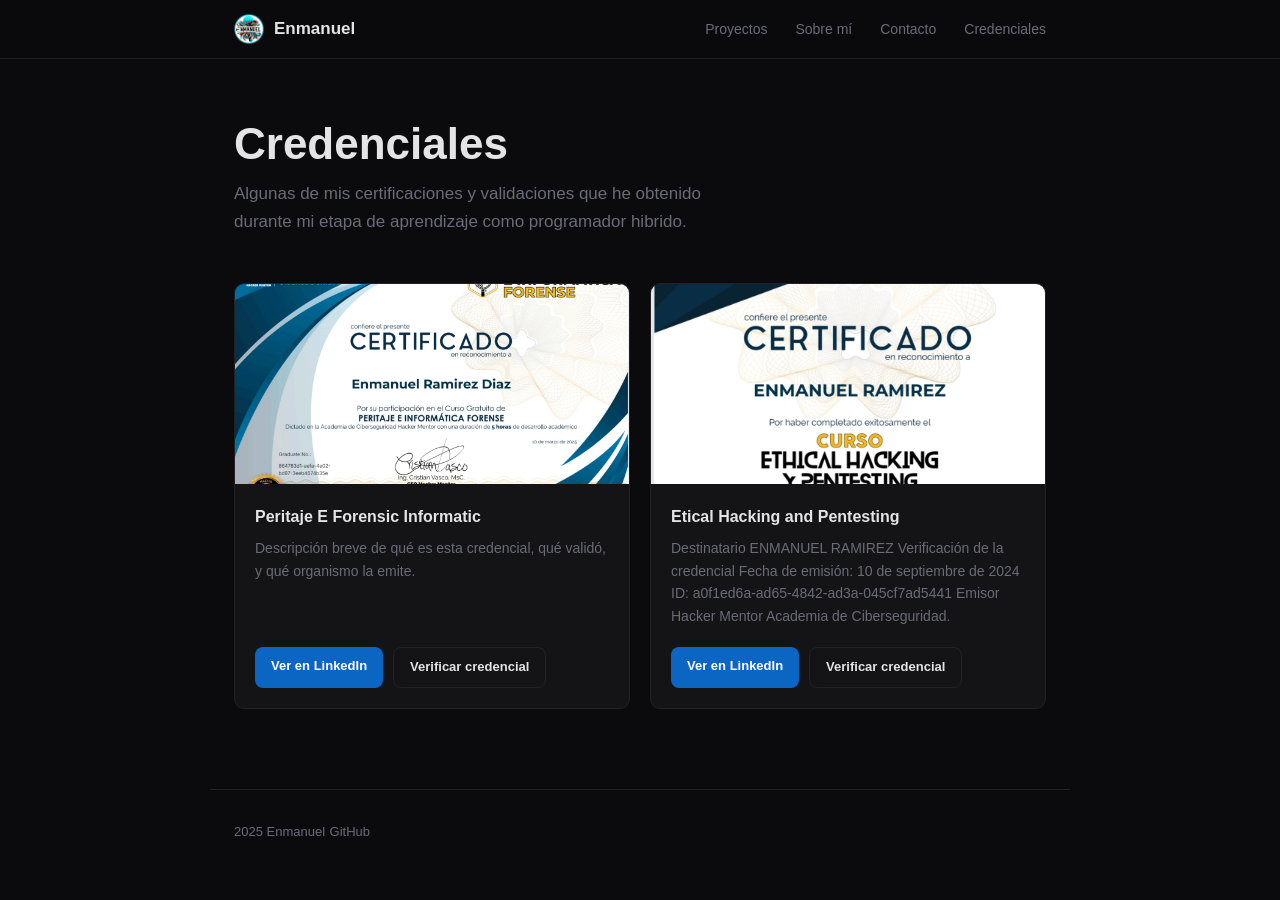
==== credenciales.html @ b5def12e "Fix formatting of credential recipient name" ====
<!DOCTYPE html>
<html lang="es">
<head>
  <meta charset="UTF-8">
  <meta name="viewport" content="width=device-width, initial-scale=1.0">
  <title>Credenciales — Enmanuel</title>
  <meta name="description" content="Credenciales y certificaciones de Enmanuel.">
  <link rel="icon" href="images/logo.jpg" type="image/svg+xml">

  <!-- BASE -->
  <link rel="stylesheet" href="css/base.css">

  <!-- SECCIONES que esta página usa -->
  <link rel="stylesheet" href="css/header.css">
  <link rel="stylesheet" href="css/credenciales.css">
  <link rel="stylesheet" href="css/footer.css">
</head>
<body>


<!-- ==============================================
     SECCIÓN: HEADER (misma de inicio)
     ============================================== -->
<header class="header">
  <div class="header__inside">
    <a href="./index.html" class="header__logo">
      <img src="images/logo.jpg" alt="Logo Enmanuel" class="header__logo-img">
      <span>Enmanuel</span>
    </a>
    <nav class="header__nav" id="nav">
      <a href="index.html#proyectos">Proyectos</a>
      <a href="index.html#sobre-mi">Sobre mí</a>
      <a href="index.html#contacto">Contacto</a>
      <a href="credenciales.html">Credenciales</a>
    </nav>
    <button class="header__toggle" onclick="document.getElementById('nav').classList.toggle('header__nav--open')" aria-label="Abrir menú">
      <span></span><span></span><span></span>
    </button>
  </div>
</header>
<!-- FIN HEADER -->


<!-- ==============================================
     SECCIÓN: CREDENCIALES
     CSS propio: css/credenciales.css
     Para ELIMINAR: borra desde aquí hasta "FIN CREDENCIALES"
     y quita <link rel="stylesheet" href="css/credenciales.css">
     ============================================== -->
<section class="creds">
  <div class="creds__inside">
    <h1 class="creds__title">Credenciales</h1>
    <p class="creds__subtitle">Algunas de mis certificaciones y validaciones que he obtenido durante mi etapa de aprendizaje como programador hibrido.</p>

    <div class="creds__grid">

      <!-- Credencial 1 — copia este bloque para agregar más -->
      <article class="cred">
        <img src="images/Peritaje_E_Forensic_Informatic.jpg" alt="Credencial 1" class="cred__img">
        <div class="cred__body">
          <h3 class="cred__name">Peritaje E Forensic Informatic</h3>
          <p class="cred__desc">Descripción breve de qué es esta credencial, qué validó, y qué organismo la emite.</p>
          <div class="cred__buttons">
            <a href="https://www.linkedin.com/in/enmanuel-ramirez-0a24451b4/details/certifications/" target="_blank" class="cred__btn cred__btn--linkedin">
              Ver en LinkedIn
            </a>
            <a href="https://credsverse.com/credentials/864783d1-aefa-4e02-bd97-3eeb4674b35e" target="_blank" class="cred__btn cred__btn--verify">
              Verificar credencial
            </a>
          </div>
        </div>
      </article>
      <!-- Fin credencial 1 -->

      <!-- Credencial 2  Copia el bloque article class="cred" para agregar cuantas credenciales quieras   -->
      <article class="cred">
        <img src="images/Etical_Hacking_and_Pentesting.jpg" alt="Credencial 2" class="cred__img">
        <div class="cred__body">
          <h3 class="cred__name">Etical Hacking and Pentesting</h3>
          <p class="cred__desc">Destinatario
                         ENMANUEL RAMIREZ

Verificación de la credencial
Fecha de emisión: 10 de septiembre de 2024

ID: a0f1ed6a-ad65-4842-ad3a-045cf7ad5441

Emisor
Hacker Mentor
Academia de Ciberseguridad.</p>
          <div class="cred__buttons">
            <a href="https://www.linkedin.com/in/enmanuel-ramirez-0a24451b4/details/certifications/" target="_blank" class="cred__btn cred__btn--linkedin">
              Ver en LinkedIn
            </a>
            <a href="https://credsverse.com/credentials/a0f1ed6a-ad65-4842-ad3a-045cf7ad5441" target="_blank" class="cred__btn cred__btn--verify">
              Verificar credencial
            </a>
          </div>
        </div>
      </article>
      <!-- Fin credencial 2 -->

    </div>
  </div>
</section>
<!-- FIN CREDENCIALES -->


<!-- ==============================================
     SECCIÓN: FOOTER
     ============================================== -->
<footer class="footer">
  <div class="footer__inside">
    <span class="footer__copy">2025 Enmanuel</span>
    <a href="https://github.com/ENMANUEL0539" target="_blank" class="footer__link">GitHub</a>
  </div>
</footer>
<!-- FIN FOOTER -->

</body>
</html>
---- css/base.css ----
/* === RESET — no quitar === */
*, *::before, *::after {
  box-sizing: border-box;
  margin: 0;
  padding: 0;
}

html {
  scroll-behavior: smooth;
  scroll-padding-top: 70px;
}

body {
  font-family: -apple-system, BlinkMacSystemFont, 'Segoe UI', Helvetica, Arial, sans-serif;
  background: #0b0b0d;
  color: #e4e4e7;
  line-height: 1.6;
  -webkit-font-smoothing: antialiased;
}

a {
  color: #c98a5e;
  text-decoration: none;
}
a:hover {
  text-decoration: underline;
}

img {
  max-width: 100%;
  display: block;
}

code {
  background: #1c1c20;
  padding: 2px 6px;
  border-radius: 4px;
  font-size: 0.9em;
}
---- css/header.css ----
/* === HEADER — solo estilos del header === */
/* === HEADER === */
.header {
  position: fixed;
  top: 0;
  left: 0;
  right: 0;
  z-index: 100;
  background: rgba(11, 11, 13, 0.85);
  backdrop-filter: blur(12px);
  -webkit-backdrop-filter: blur(12px);
  border-bottom: 1px solid #222226;
}

.header__inside {
  max-width: 860px;
  margin: 0 auto;
  padding: 0 24px;
  height: 58px;
  display: flex;
  align-items: center;
  justify-content: space-between;
}

/* Logo con imagen + texto */
.header__logo {
  display: flex;
  align-items: center;
  gap: 10px;
  font-weight: 700;
  font-size: 17px;
  color: #e4e4e7;
  text-decoration: none;
}
.header__logo:hover {
  text-decoration: none;
}

.header__logo-img {
  width: 30px;
  height: 30px;
  object-fit: contain;
  border-radius: 4px;
}

.header__nav {
  display: flex;
  gap: 28px;
}

.header__nav a {
  font-size: 14px;
  color: #6b6b78;
  transition: color 0.2s;
}
.header__nav a:hover {
  color: #e4e4e7;
  text-decoration: none;
}




/* botón hamburguesa — oculto en desktop */
.header__toggle {
  display: none;
  flex-direction: column;
  gap: 5px;
  background: none;
  border: none;
  cursor: pointer;
  padding: 4px;
}
.header__toggle span {
  display: block;
  width: 22px;
  height: 2px;
  background: #e4e4e7;
  border-radius: 2px;
}

/* móvil */
@media (max-width: 600px) {
  .header__nav {
    display: none;
    position: absolute;
    top: 58px;
    left: 0;
    right: 0;
    background: rgba(11, 11, 13, 0.95);
    backdrop-filter: blur(12px);
    flex-direction: column;
    padding: 20px 24px;
    gap: 16px;
    border-bottom: 1px solid #222226;
  }
  .header__nav--open {
    display: flex;
  }
  .header__toggle {
    display: flex;
  }
}
---- css/credenciales.css ----
/* === CREDENCIALES — solo estilos de esta página === */
.creds {
  padding: 120px 24px 80px;
  max-width: 860px;
  margin: 0 auto;
}

.creds__title {
  font-size: clamp(28px, 5vw, 44px);
  font-weight: 800;
  line-height: 1.1;
  margin-bottom: 12px;
}

.creds__subtitle {
  color: #6b6b78;
  font-size: 17px;
  margin-bottom: 48px;
  max-width: 480px;
}

.creds__grid {
  display: grid;
  grid-template-columns: 1fr;
  gap: 20px;
}
@media (min-width: 600px) {
  .creds__grid {
    grid-template-columns: 1fr 1fr;
  }
}

/* === Cada tarjeta de credencial === */
.cred {
  background: #141416;
  border: 1px solid #222226;
  border-radius: 10px;
  overflow: hidden;
  display: flex;
  flex-direction: column;
  transition: border-color 0.2s;
}
.cred:hover {
  border-color: #c98a5e;
}

/* Imagen de la credencial */
.cred__img {
  width: 100%;
  height: 200px;
  object-fit: cover;
  display: block;
  background: #1c1c20;
}

.cred__body {
  padding: 20px;
  display: flex;
  flex-direction: column;
  flex: 1;
}

.cred__name {
  font-size: 16px;
  font-weight: 600;
  margin-bottom: 8px;
}

.cred__desc {
  font-size: 14px;
  color: #6b6b78;
  line-height: 1.6;
  margin-bottom: 20px;
  flex: 1;
}

/* Botones de la credencial */
.cred__buttons {
  display: flex;
  gap: 10px;
  flex-wrap: wrap;
}

.cred__btn {
  display: inline-block;
  padding: 9px 16px;
  border-radius: 8px;
  font-size: 13px;
  font-weight: 600;
  transition: opacity 0.2s, border-color 0.2s;
  text-align: center;
}
.cred__btn:hover {
  text-decoration: none;
  opacity: 0.85;
}

/* Botón LinkedIn */
.cred__btn--linkedin {
  background: #0a66c2;
  color: #fff;
}

/* Botón Verificar */
.cred__btn--verify {
  border: 1px solid #222226;
  color: #e4e4e7;
}
.cred__btn--verify:hover {
  border-color: #c98a5e;
  color: #c98a5e;
  opacity: 1;
}

@media (max-width: 400px) {
  .cred__buttons {
    flex-direction: column;
  }
  .cred__btn {
    text-align: center;
  }
}
---- css/footer.css ----
/* === FOOTER — solo estilos del footer === */
.footer {
  padding: 28px 24px;
  max-width: 860px;
  margin: 0 auto;
  border-top: 1px solid #222226;
  display: flex;
  justify-content: space-between;
  align-items: center;
}

.footer__copy {
  font-size: 13px;
  color: #6b6b78;
}

.footer__link {
  font-size: 13px;
  color: #6b6b78;
}
.footer__link:hover {
  color: #c98a5e;
}
---- css/credenciales.css ----
/* === CREDENCIALES — solo estilos de esta página === */
.creds {
  padding: 120px 24px 80px;
  max-width: 860px;
  margin: 0 auto;
}

.creds__title {
  font-size: clamp(28px, 5vw, 44px);
  font-weight: 800;
  line-height: 1.1;
  margin-bottom: 12px;
}

.creds__subtitle {
  color: #6b6b78;
  font-size: 17px;
  margin-bottom: 48px;
  max-width: 480px;
}

.creds__grid {
  display: grid;
  grid-template-columns: 1fr;
  gap: 20px;
}
@media (min-width: 600px) {
  .creds__grid {
    grid-template-columns: 1fr 1fr;
  }
}

/* === Cada tarjeta de credencial === */
.cred {
  background: #141416;
  border: 1px solid #222226;
  border-radius: 10px;
  overflow: hidden;
  display: flex;
  flex-direction: column;
  transition: border-color 0.2s;
}
.cred:hover {
  border-color: #c98a5e;
}

/* Imagen de la credencial */
.cred__img {
  width: 100%;
  height: 200px;
  object-fit: cover;
  display: block;
  background: #1c1c20;
}

.cred__body {
  padding: 20px;
  display: flex;
  flex-direction: column;
  flex: 1;
}

.cred__name {
  font-size: 16px;
  font-weight: 600;
  margin-bottom: 8px;
}

.cred__desc {
  font-size: 14px;
  color: #6b6b78;
  line-height: 1.6;
  margin-bottom: 20px;
  flex: 1;
}

/* Botones de la credencial */
.cred__buttons {
  display: flex;
  gap: 10px;
  flex-wrap: wrap;
}

.cred__btn {
  display: inline-block;
  padding: 9px 16px;
  border-radius: 8px;
  font-size: 13px;
  font-weight: 600;
  transition: opacity 0.2s, border-color 0.2s;
  text-align: center;
}
.cred__btn:hover {
  text-decoration: none;
  opacity: 0.85;
}

/* Botón LinkedIn */
.cred__btn--linkedin {
  background: #0a66c2;
  color: #fff;
}

/* Botón Verificar */
.cred__btn--verify {
  border: 1px solid #222226;
  color: #e4e4e7;
}
.cred__btn--verify:hover {
  border-color: #c98a5e;
  color: #c98a5e;
  opacity: 1;
}

@media (max-width: 400px) {
  .cred__buttons {
    flex-direction: column;
  }
  .cred__btn {
    text-align: center;
  }
}
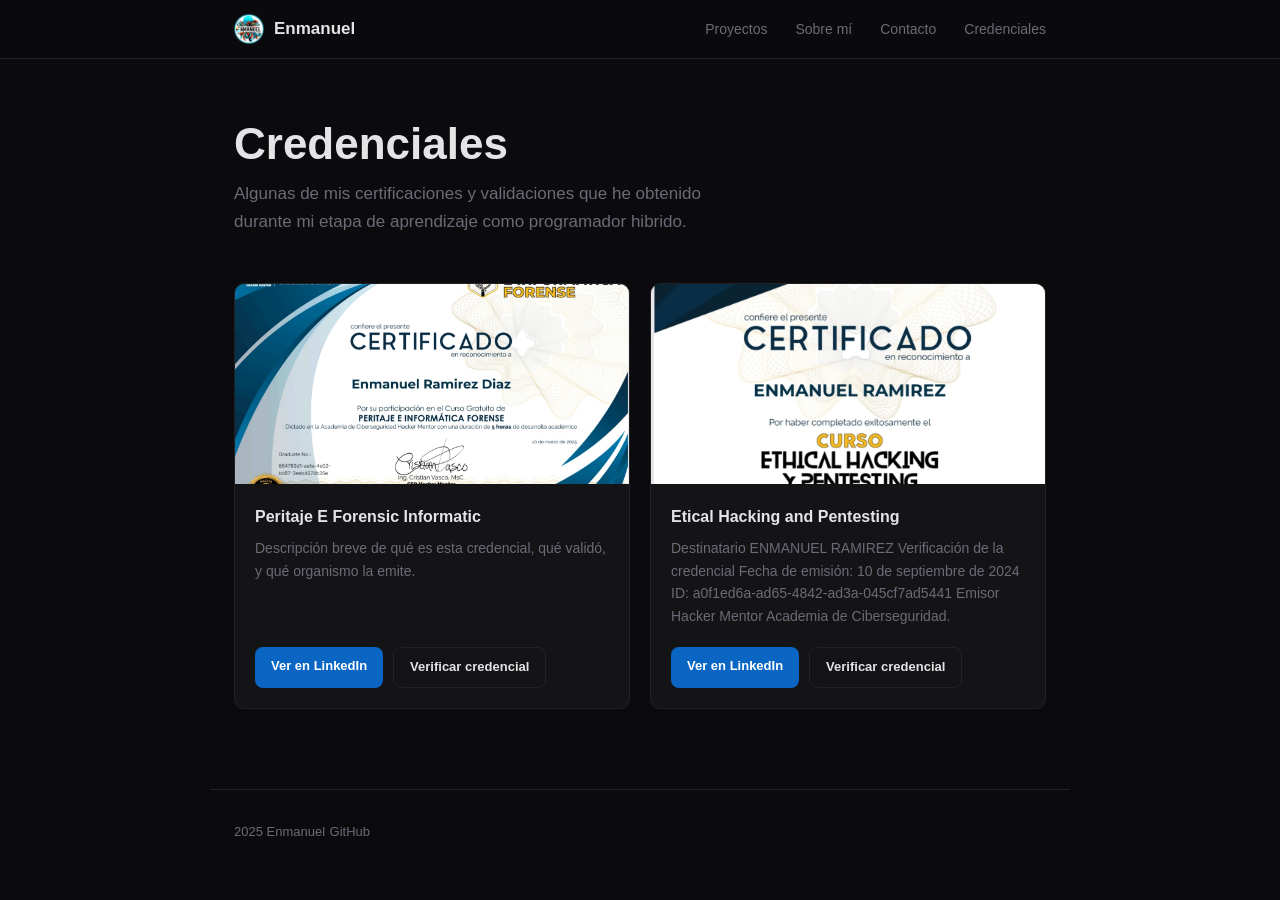
==== commit 3c1e4238: "Add placeholder for additional credential section" ====
--- a/credenciales.html
+++ b/credenciales.html
@@ -72,6 +72,12 @@
       </article>
       <!-- Fin credencial 1 -->
 
+
+
+
+
+      
+
       <!-- Credencial 2  Copia el bloque article class="cred" para agregar cuantas credenciales quieras   -->
       <article class="cred">
         <img src="images/Etical_Hacking_and_Pentesting.jpg" alt="Credencial 2" class="cred__img">
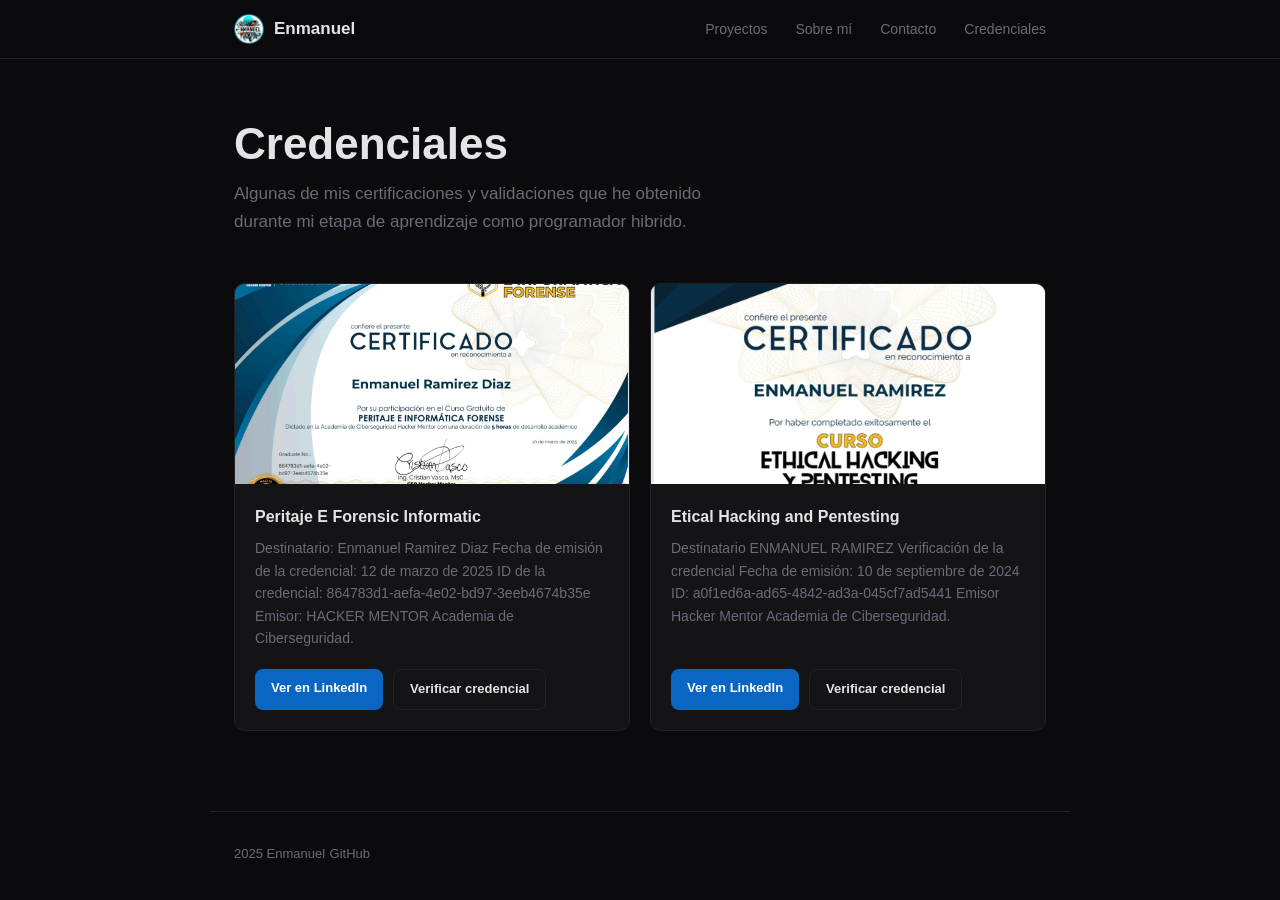
==== commit 31ee93b0: "Update credenciales.html" ====
--- a/credenciales.html
+++ b/credenciales.html
@@ -59,7 +59,10 @@
         <img src="images/Peritaje_E_Forensic_Informatic.jpg" alt="Credencial 1" class="cred__img">
         <div class="cred__body">
           <h3 class="cred__name">Peritaje E Forensic Informatic</h3>
-          <p class="cred__desc">Descripción breve de qué es esta credencial, qué validó, y qué organismo la emite.</p>
+          <p class="cred__desc">Destinatario: Enmanuel Ramirez Diaz                    
+Fecha de emisión de la credencial: 12 de marzo de 2025 
+ID de la credencial: 864783d1-aefa-4e02-bd97-3eeb4674b35e
+Emisor: HACKER MENTOR Academia de Ciberseguridad.</p>
           <div class="cred__buttons">
             <a href="https://www.linkedin.com/in/enmanuel-ramirez-0a24451b4/details/certifications/" target="_blank" class="cred__btn cred__btn--linkedin">
               Ver en LinkedIn
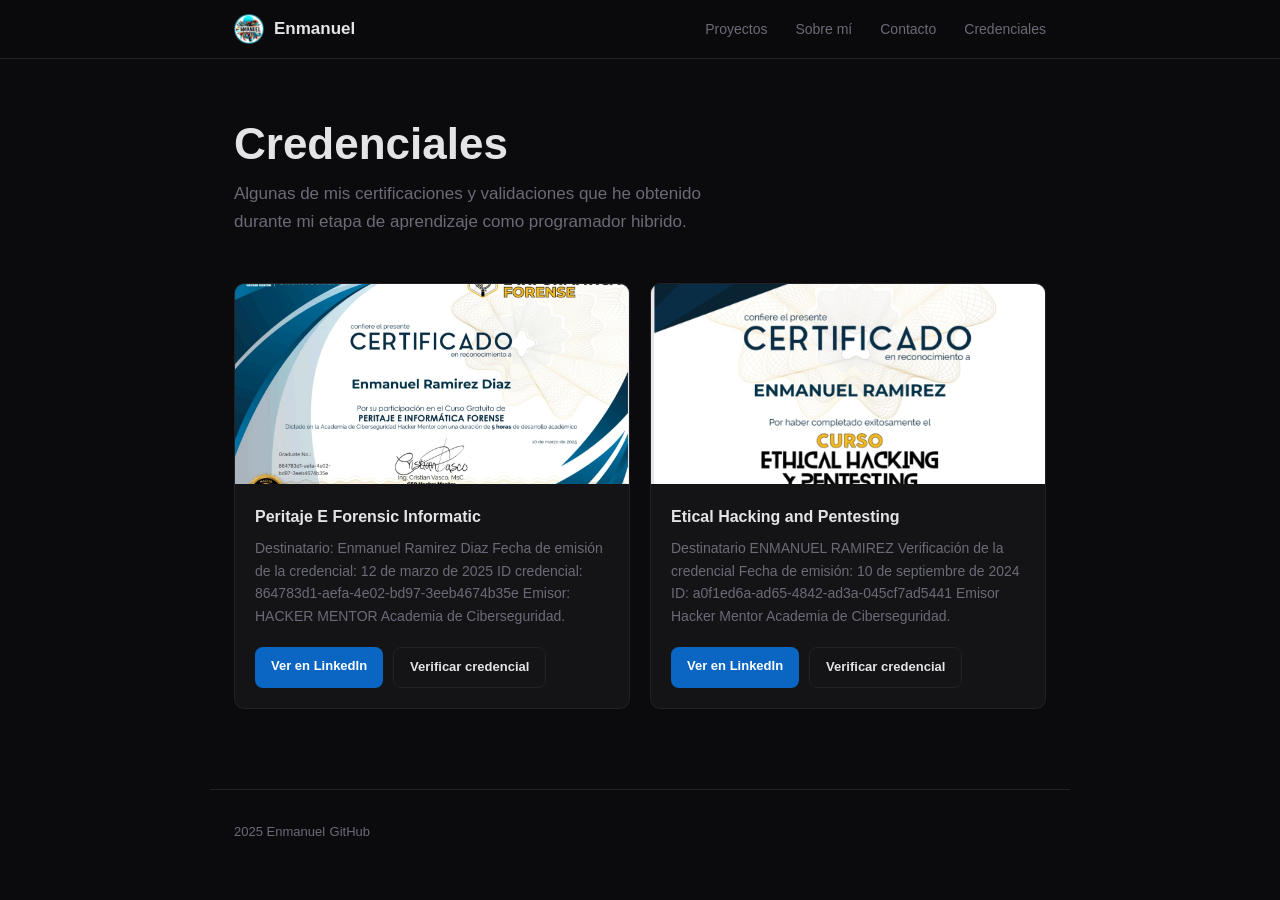
==== commit 5a6762f2: "Update credenciales.html" ====
--- a/credenciales.html
+++ b/credenciales.html
@@ -59,9 +59,10 @@
         <img src="images/Peritaje_E_Forensic_Informatic.jpg" alt="Credencial 1" class="cred__img">
         <div class="cred__body">
           <h3 class="cred__name">Peritaje E Forensic Informatic</h3>
-          <p class="cred__desc">Destinatario: Enmanuel Ramirez Diaz                    
+          <p class="cred__desc">Destinatario: Enmanuel Ramirez Diaz
+            
 Fecha de emisión de la credencial: 12 de marzo de 2025 
-ID de la credencial: 864783d1-aefa-4e02-bd97-3eeb4674b35e
+ID credencial: 864783d1-aefa-4e02-bd97-3eeb4674b35e
 Emisor: HACKER MENTOR Academia de Ciberseguridad.</p>
           <div class="cred__buttons">
             <a href="https://www.linkedin.com/in/enmanuel-ramirez-0a24451b4/details/certifications/" target="_blank" class="cred__btn cred__btn--linkedin">
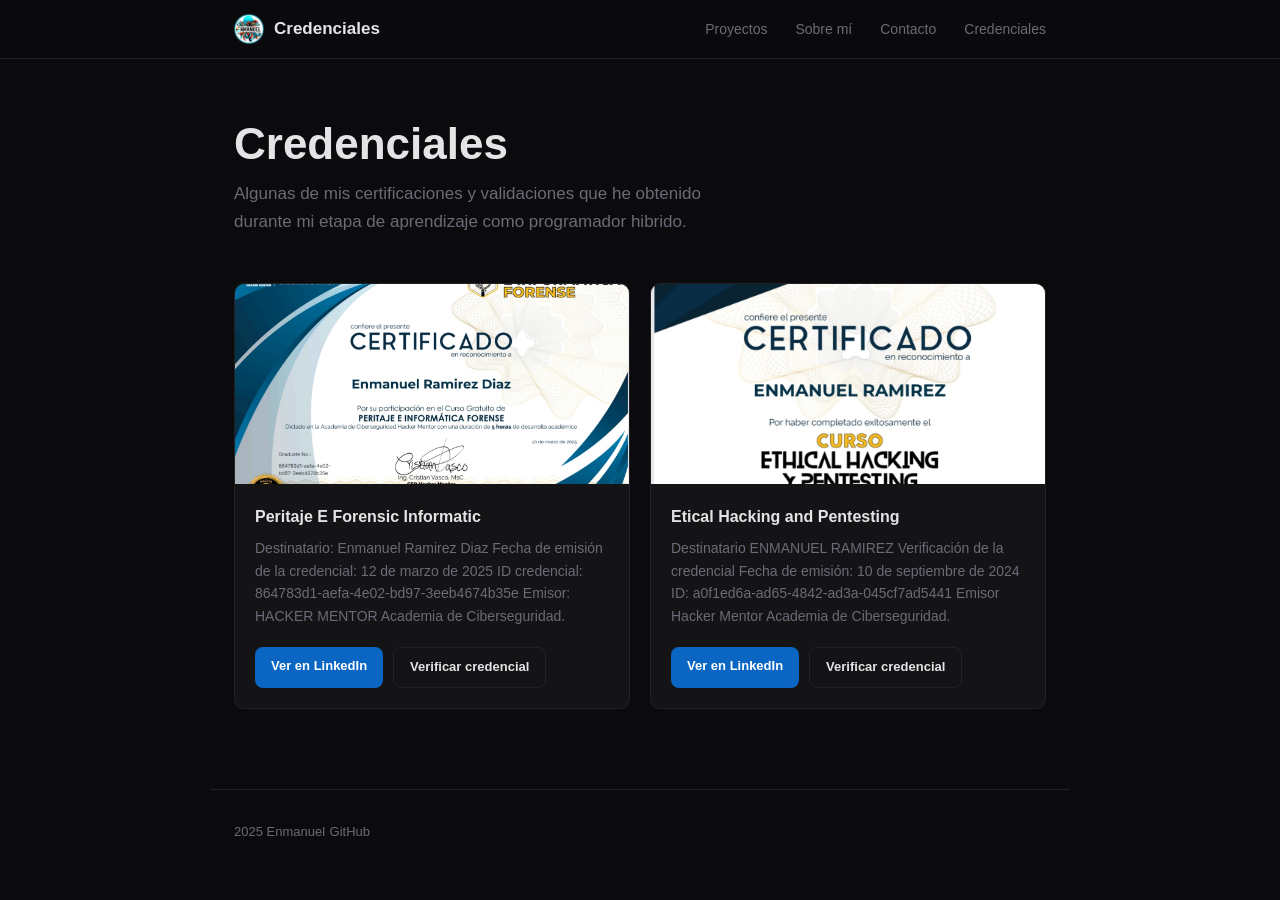
==== commit 9a388c93: "Update credenciales.html" ====
--- a/credenciales.html
+++ b/credenciales.html
@@ -25,7 +25,7 @@
   <div class="header__inside">
     <a href="./index.html" class="header__logo">
       <img src="images/logo.jpg" alt="Logo Enmanuel" class="header__logo-img">
-      <span>Enmanuel</span>
+      <span>Credenciales</span>
     </a>
     <nav class="header__nav" id="nav">
       <a href="index.html#proyectos">Proyectos</a>
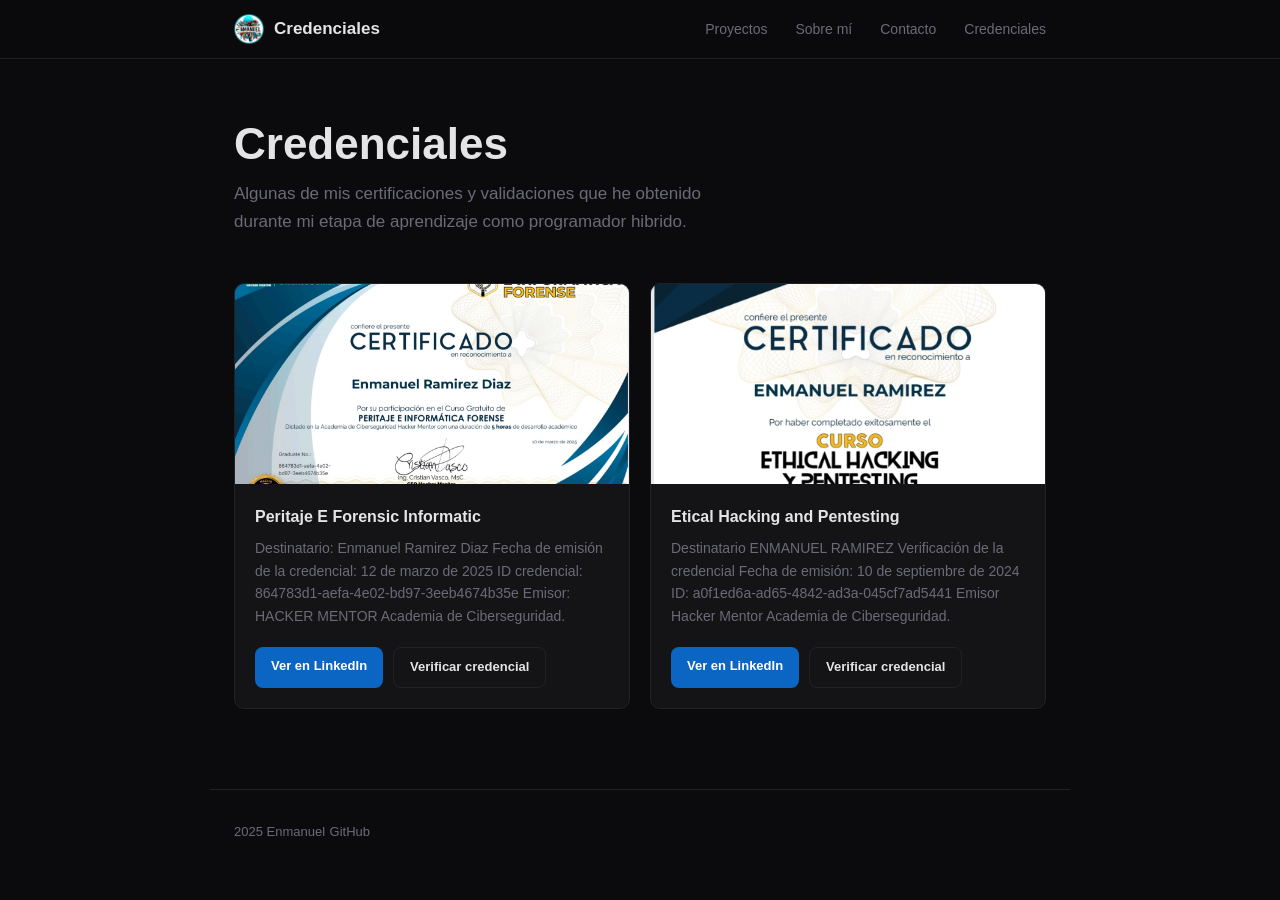
==== commit 98c365fd: "Fix spacing in 'Credenciales' header text" ====
--- a/credenciales.html
+++ b/credenciales.html
@@ -25,7 +25,7 @@
   <div class="header__inside">
     <a href="./index.html" class="header__logo">
       <img src="images/logo.jpg" alt="Logo Enmanuel" class="header__logo-img">
-      <span>Credenciales</span>
+      <span> Credenciales </span>
     </a>
     <nav class="header__nav" id="nav">
       <a href="index.html#proyectos">Proyectos</a>
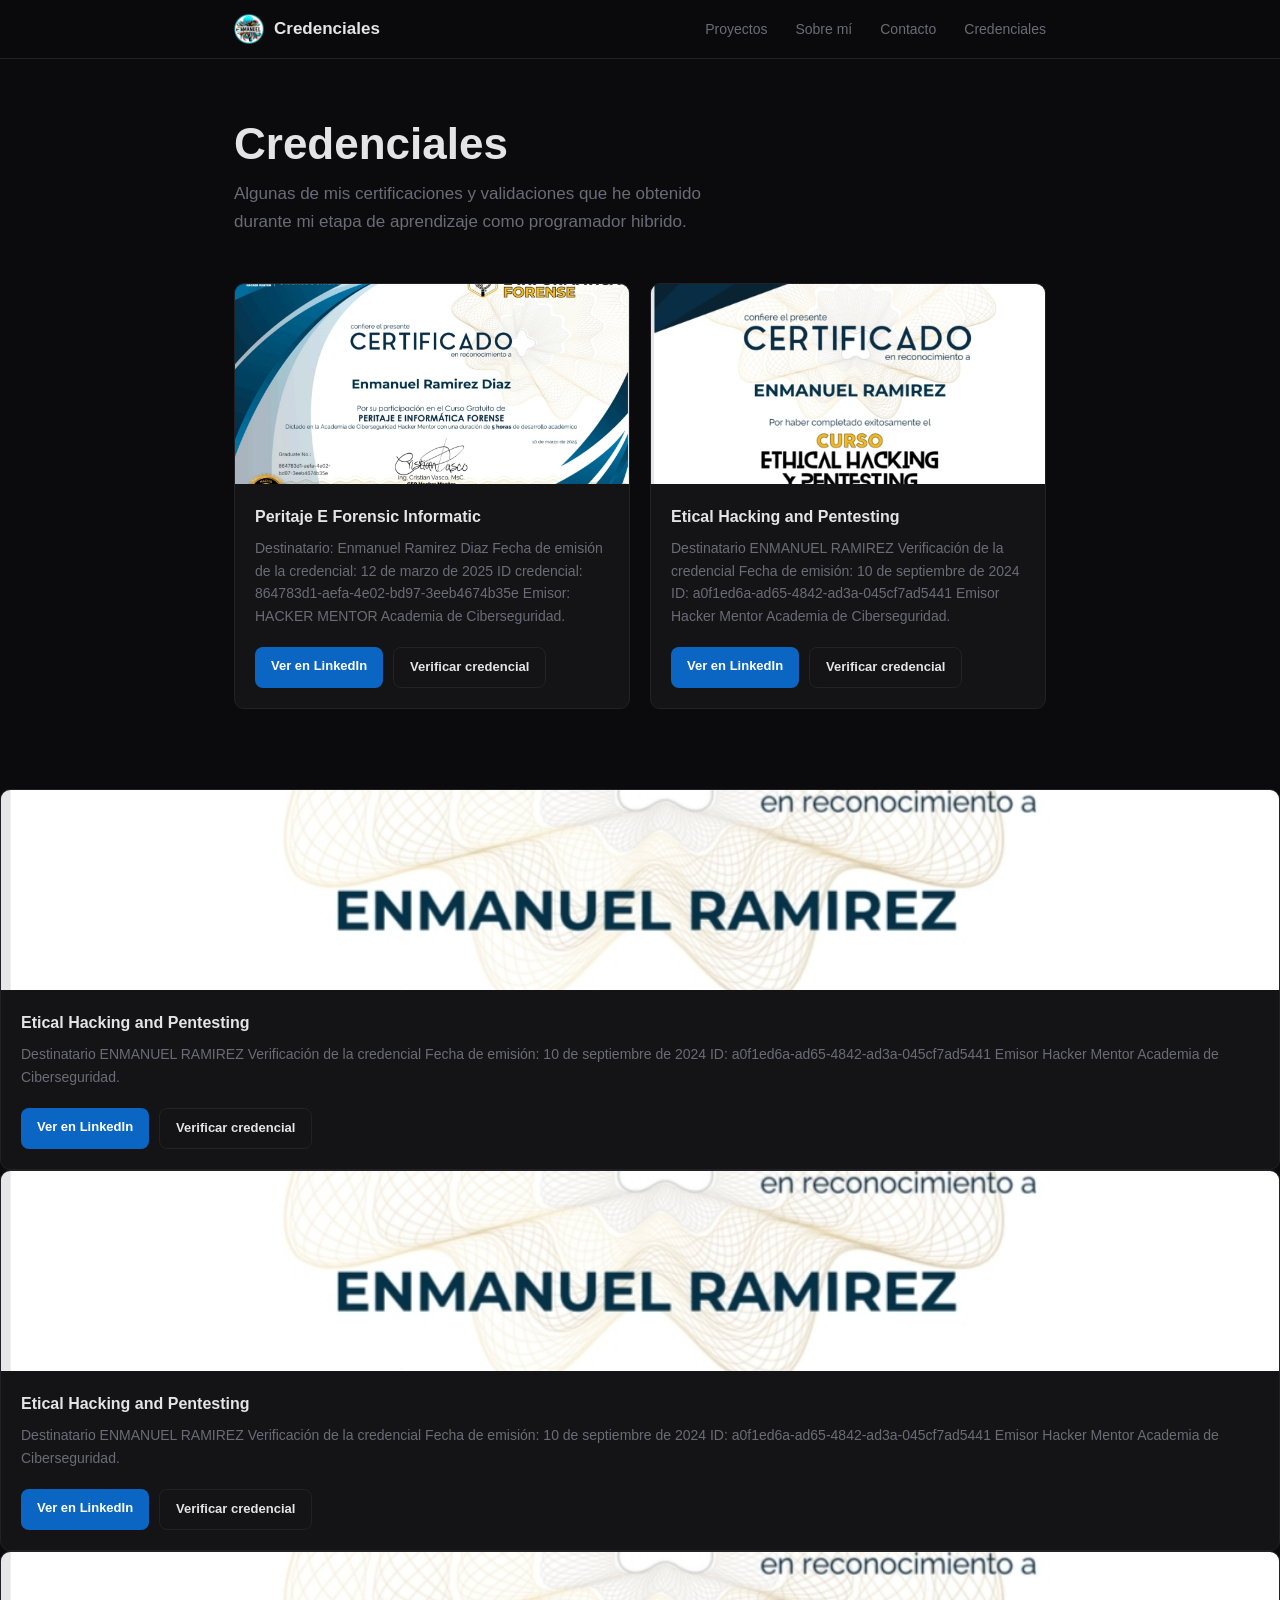
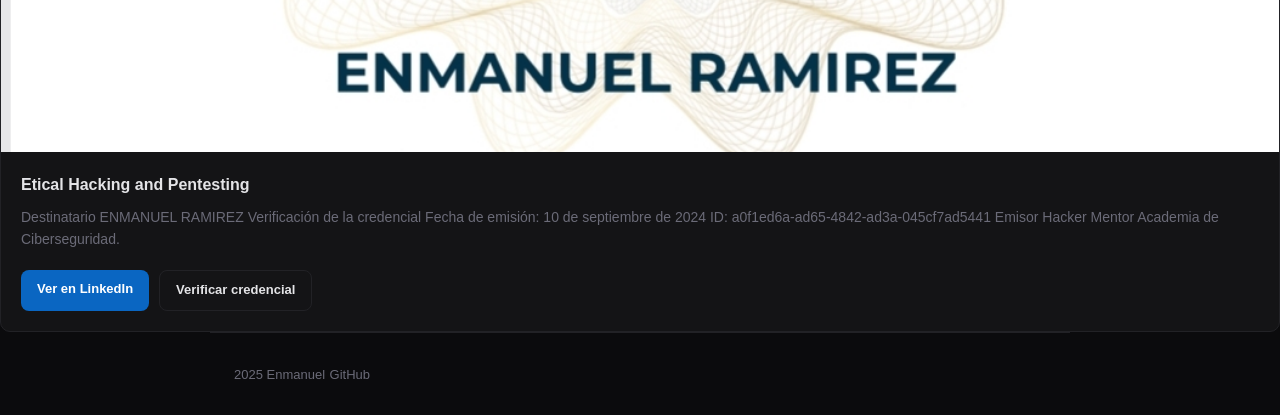
==== commit efe5c56f: "Update credenciales.html" ====
--- a/credenciales.html
+++ b/credenciales.html
@@ -116,6 +116,138 @@
 <!-- FIN CREDENCIALES -->
 
 
+
+
+  <!-- Credencial 2  Copia el bloque article class="cred" para agregar cuantas credenciales quieras   -->
+      <article class="cred">
+        <img src="images/Etical_Hacking_and_Pentesting.jpg" alt="Credencial 2" class="cred__img">
+        <div class="cred__body">
+          <h3 class="cred__name">Etical Hacking and Pentesting</h3>
+          <p class="cred__desc">Destinatario
+                         ENMANUEL RAMIREZ
+
+Verificación de la credencial
+Fecha de emisión: 10 de septiembre de 2024
+
+ID: a0f1ed6a-ad65-4842-ad3a-045cf7ad5441
+
+Emisor
+Hacker Mentor
+Academia de Ciberseguridad.</p>
+          <div class="cred__buttons">
+            <a href="https://www.linkedin.com/in/enmanuel-ramirez-0a24451b4/details/certifications/" target="_blank" class="cred__btn cred__btn--linkedin">
+              Ver en LinkedIn
+            </a>
+            <a href="https://credsverse.com/credentials/a0f1ed6a-ad65-4842-ad3a-045cf7ad5441" target="_blank" class="cred__btn cred__btn--verify">
+              Verificar credencial
+            </a>
+          </div>
+        </div>
+      </article>
+      <!-- Fin credencial 2 -->
+
+    </div>
+  </div>
+</section>
+<!-- FIN CREDENCIALES -->
+
+
+
+
+
+  <!-- Credencial 2  Copia el bloque article class="cred" para agregar cuantas credenciales quieras   -->
+      <article class="cred">
+        <img src="images/Etical_Hacking_and_Pentesting.jpg" alt="Credencial 2" class="cred__img">
+        <div class="cred__body">
+          <h3 class="cred__name">Etical Hacking and Pentesting</h3>
+          <p class="cred__desc">Destinatario
+                         ENMANUEL RAMIREZ
+
+Verificación de la credencial
+Fecha de emisión: 10 de septiembre de 2024
+
+ID: a0f1ed6a-ad65-4842-ad3a-045cf7ad5441
+
+Emisor
+Hacker Mentor
+Academia de Ciberseguridad.</p>
+          <div class="cred__buttons">
+            <a href="https://www.linkedin.com/in/enmanuel-ramirez-0a24451b4/details/certifications/" target="_blank" class="cred__btn cred__btn--linkedin">
+              Ver en LinkedIn
+            </a>
+            <a href="https://credsverse.com/credentials/a0f1ed6a-ad65-4842-ad3a-045cf7ad5441" target="_blank" class="cred__btn cred__btn--verify">
+              Verificar credencial
+            </a>
+          </div>
+        </div>
+      </article>
+      <!-- Fin credencial 2 -->
+
+    </div>
+  </div>
+</section>
+<!-- FIN CREDENCIALES -->
+
+
+
+
+
+  <!-- Credencial 2  Copia el bloque article class="cred" para agregar cuantas credenciales quieras   -->
+      <article class="cred">
+        <img src="images/Etical_Hacking_and_Pentesting.jpg" alt="Credencial 2" class="cred__img">
+        <div class="cred__body">
+          <h3 class="cred__name">Etical Hacking and Pentesting</h3>
+          <p class="cred__desc">Destinatario
+                         ENMANUEL RAMIREZ
+
+Verificación de la credencial
+Fecha de emisión: 10 de septiembre de 2024
+
+ID: a0f1ed6a-ad65-4842-ad3a-045cf7ad5441
+
+Emisor
+Hacker Mentor
+Academia de Ciberseguridad.</p>
+          <div class="cred__buttons">
+            <a href="https://www.linkedin.com/in/enmanuel-ramirez-0a24451b4/details/certifications/" target="_blank" class="cred__btn cred__btn--linkedin">
+              Ver en LinkedIn
+            </a>
+            <a href="https://credsverse.com/credentials/a0f1ed6a-ad65-4842-ad3a-045cf7ad5441" target="_blank" class="cred__btn cred__btn--verify">
+              Verificar credencial
+            </a>
+          </div>
+        </div>
+      </article>
+      <!-- Fin credencial 2 -->
+
+    </div>
+  </div>
+</section>
+<!-- FIN CREDENCIALES -->
+
+
+
+
+
+
+
+
+
+
+
+
+
+
+
+
+
+
+
+
+
+
+
+  
 <!-- ==============================================
      SECCIÓN: FOOTER
      ============================================== -->
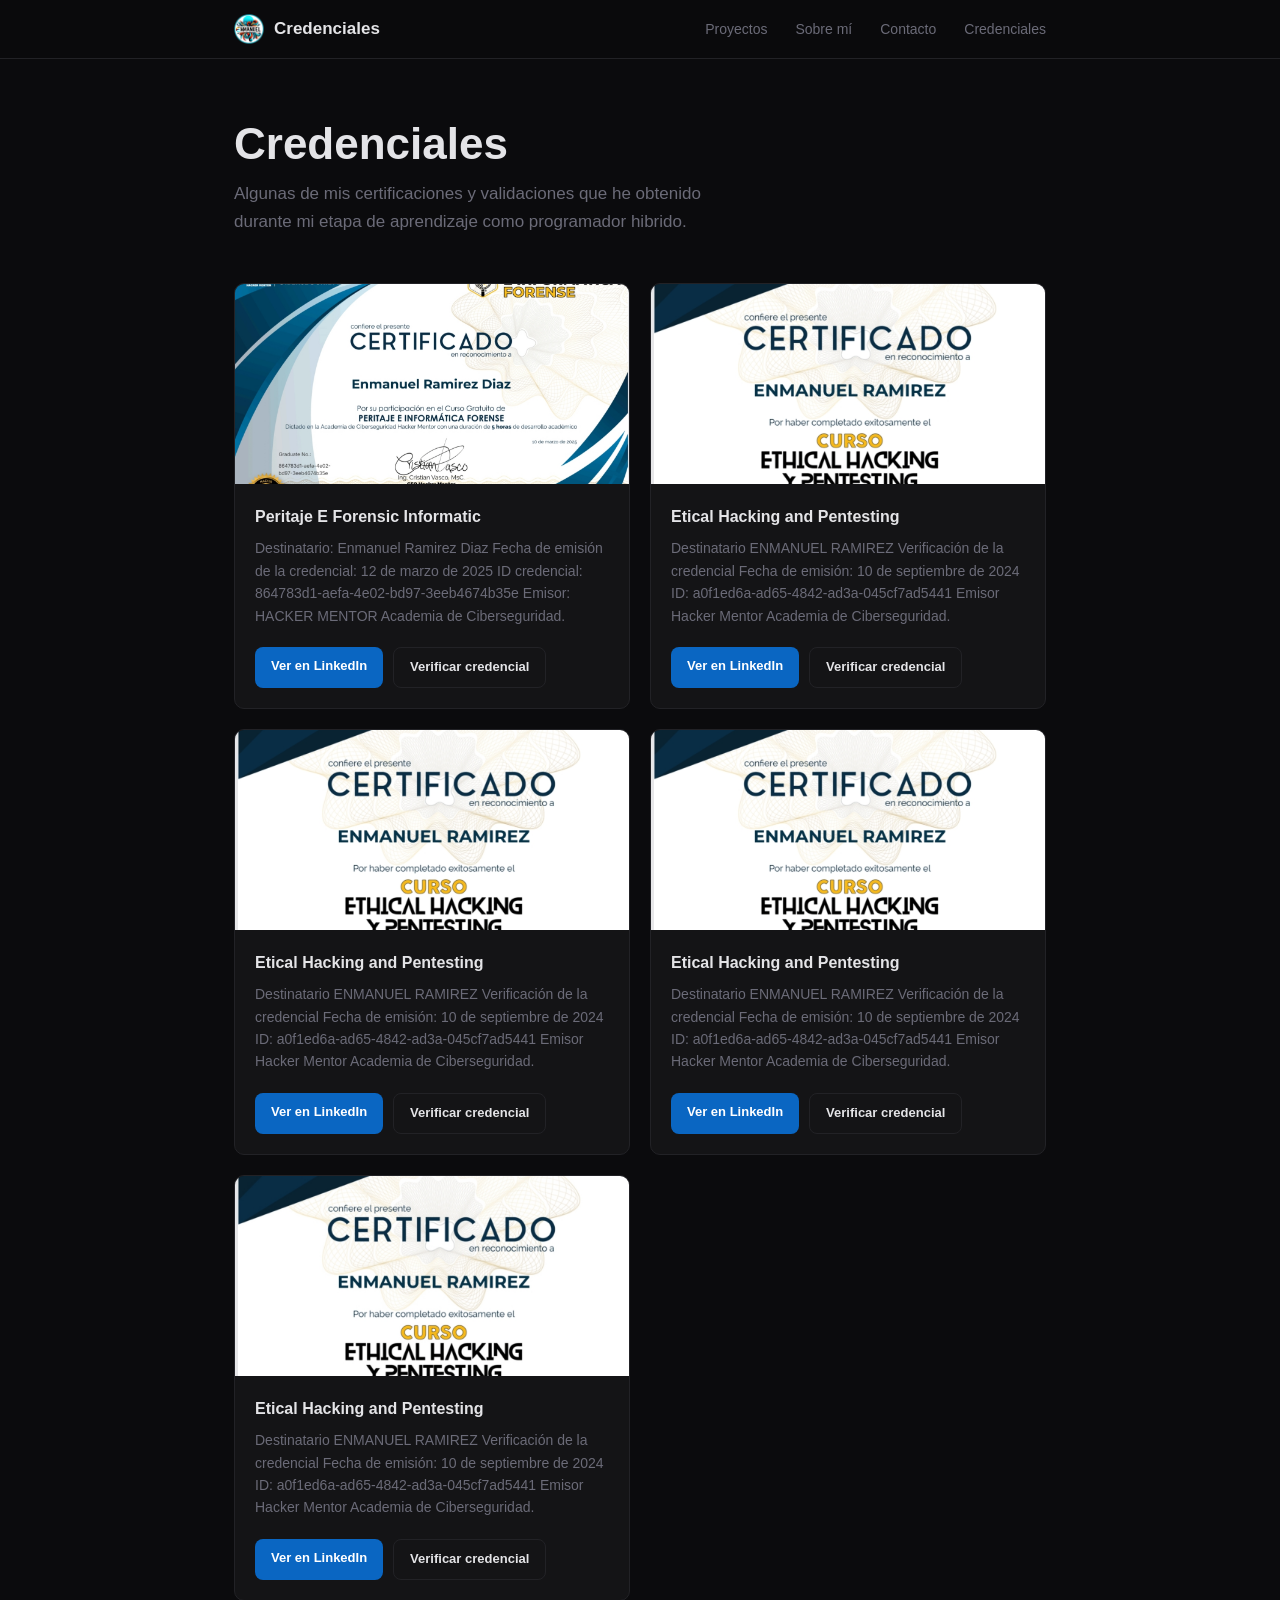
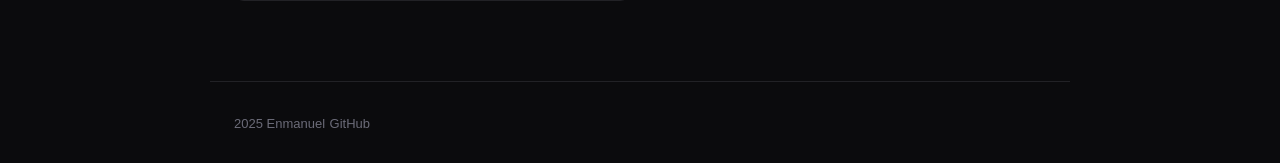
==== commit 51a38303: "Update credenciales.html" ====
--- a/credenciales.html
+++ b/credenciales.html
@@ -110,132 +110,106 @@
       </article>
       <!-- Fin credencial 2 -->
 
+
+
+
+
+ <article class="cred">
+        <img src="images/Etical_Hacking_and_Pentesting.jpg" alt="Credencial 2" class="cred__img">
+        <div class="cred__body">
+          <h3 class="cred__name">Etical Hacking and Pentesting</h3>
+          <p class="cred__desc">Destinatario
+                         ENMANUEL RAMIREZ
+
+Verificación de la credencial
+Fecha de emisión: 10 de septiembre de 2024
+
+ID: a0f1ed6a-ad65-4842-ad3a-045cf7ad5441
+
+Emisor
+Hacker Mentor
+Academia de Ciberseguridad.</p>
+          <div class="cred__buttons">
+            <a href="https://www.linkedin.com/in/enmanuel-ramirez-0a24451b4/details/certifications/" target="_blank" class="cred__btn cred__btn--linkedin">
+              Ver en LinkedIn
+            </a>
+            <a href="https://credsverse.com/credentials/a0f1ed6a-ad65-4842-ad3a-045cf7ad5441" target="_blank" class="cred__btn cred__btn--verify">
+              Verificar credencial
+            </a>
+          </div>
+        </div>
+      </article>
+      <!-- Fin credencial 2 -->
+
+
+
+
+
+
+ <article class="cred">
+        <img src="images/Etical_Hacking_and_Pentesting.jpg" alt="Credencial 2" class="cred__img">
+        <div class="cred__body">
+          <h3 class="cred__name">Etical Hacking and Pentesting</h3>
+          <p class="cred__desc">Destinatario
+                         ENMANUEL RAMIREZ
+
+Verificación de la credencial
+Fecha de emisión: 10 de septiembre de 2024
+
+ID: a0f1ed6a-ad65-4842-ad3a-045cf7ad5441
+
+Emisor
+Hacker Mentor
+Academia de Ciberseguridad.</p>
+          <div class="cred__buttons">
+            <a href="https://www.linkedin.com/in/enmanuel-ramirez-0a24451b4/details/certifications/" target="_blank" class="cred__btn cred__btn--linkedin">
+              Ver en LinkedIn
+            </a>
+            <a href="https://credsverse.com/credentials/a0f1ed6a-ad65-4842-ad3a-045cf7ad5441" target="_blank" class="cred__btn cred__btn--verify">
+              Verificar credencial
+            </a>
+          </div>
+        </div>
+      </article>
+      <!-- Fin credencial 2 -->
+
+
+
+ <article class="cred">
+        <img src="images/Etical_Hacking_and_Pentesting.jpg" alt="Credencial 2" class="cred__img">
+        <div class="cred__body">
+          <h3 class="cred__name">Etical Hacking and Pentesting</h3>
+          <p class="cred__desc">Destinatario
+                         ENMANUEL RAMIREZ
+
+Verificación de la credencial
+Fecha de emisión: 10 de septiembre de 2024
+
+ID: a0f1ed6a-ad65-4842-ad3a-045cf7ad5441
+
+Emisor
+Hacker Mentor
+Academia de Ciberseguridad.</p>
+          <div class="cred__buttons">
+            <a href="https://www.linkedin.com/in/enmanuel-ramirez-0a24451b4/details/certifications/" target="_blank" class="cred__btn cred__btn--linkedin">
+              Ver en LinkedIn
+            </a>
+            <a href="https://credsverse.com/credentials/a0f1ed6a-ad65-4842-ad3a-045cf7ad5441" target="_blank" class="cred__btn cred__btn--verify">
+              Verificar credencial
+            </a>
+          </div>
+        </div>
+      </article>
+      <!-- Fin credencial 2 -->
+
+
+
+      
+
     </div>
   </div>
 </section>
 <!-- FIN CREDENCIALES -->
-
-
-
-
-  <!-- Credencial 2  Copia el bloque article class="cred" para agregar cuantas credenciales quieras   -->
-      <article class="cred">
-        <img src="images/Etical_Hacking_and_Pentesting.jpg" alt="Credencial 2" class="cred__img">
-        <div class="cred__body">
-          <h3 class="cred__name">Etical Hacking and Pentesting</h3>
-          <p class="cred__desc">Destinatario
-                         ENMANUEL RAMIREZ
-
-Verificación de la credencial
-Fecha de emisión: 10 de septiembre de 2024
-
-ID: a0f1ed6a-ad65-4842-ad3a-045cf7ad5441
-
-Emisor
-Hacker Mentor
-Academia de Ciberseguridad.</p>
-          <div class="cred__buttons">
-            <a href="https://www.linkedin.com/in/enmanuel-ramirez-0a24451b4/details/certifications/" target="_blank" class="cred__btn cred__btn--linkedin">
-              Ver en LinkedIn
-            </a>
-            <a href="https://credsverse.com/credentials/a0f1ed6a-ad65-4842-ad3a-045cf7ad5441" target="_blank" class="cred__btn cred__btn--verify">
-              Verificar credencial
-            </a>
-          </div>
-        </div>
-      </article>
-      <!-- Fin credencial 2 -->
-
-    </div>
-  </div>
-</section>
-<!-- FIN CREDENCIALES -->
-
-
-
-
-
-  <!-- Credencial 2  Copia el bloque article class="cred" para agregar cuantas credenciales quieras   -->
-      <article class="cred">
-        <img src="images/Etical_Hacking_and_Pentesting.jpg" alt="Credencial 2" class="cred__img">
-        <div class="cred__body">
-          <h3 class="cred__name">Etical Hacking and Pentesting</h3>
-          <p class="cred__desc">Destinatario
-                         ENMANUEL RAMIREZ
-
-Verificación de la credencial
-Fecha de emisión: 10 de septiembre de 2024
-
-ID: a0f1ed6a-ad65-4842-ad3a-045cf7ad5441
-
-Emisor
-Hacker Mentor
-Academia de Ciberseguridad.</p>
-          <div class="cred__buttons">
-            <a href="https://www.linkedin.com/in/enmanuel-ramirez-0a24451b4/details/certifications/" target="_blank" class="cred__btn cred__btn--linkedin">
-              Ver en LinkedIn
-            </a>
-            <a href="https://credsverse.com/credentials/a0f1ed6a-ad65-4842-ad3a-045cf7ad5441" target="_blank" class="cred__btn cred__btn--verify">
-              Verificar credencial
-            </a>
-          </div>
-        </div>
-      </article>
-      <!-- Fin credencial 2 -->
-
-    </div>
-  </div>
-</section>
-<!-- FIN CREDENCIALES -->
-
-
-
-
-
-  <!-- Credencial 2  Copia el bloque article class="cred" para agregar cuantas credenciales quieras   -->
-      <article class="cred">
-        <img src="images/Etical_Hacking_and_Pentesting.jpg" alt="Credencial 2" class="cred__img">
-        <div class="cred__body">
-          <h3 class="cred__name">Etical Hacking and Pentesting</h3>
-          <p class="cred__desc">Destinatario
-                         ENMANUEL RAMIREZ
-
-Verificación de la credencial
-Fecha de emisión: 10 de septiembre de 2024
-
-ID: a0f1ed6a-ad65-4842-ad3a-045cf7ad5441
-
-Emisor
-Hacker Mentor
-Academia de Ciberseguridad.</p>
-          <div class="cred__buttons">
-            <a href="https://www.linkedin.com/in/enmanuel-ramirez-0a24451b4/details/certifications/" target="_blank" class="cred__btn cred__btn--linkedin">
-              Ver en LinkedIn
-            </a>
-            <a href="https://credsverse.com/credentials/a0f1ed6a-ad65-4842-ad3a-045cf7ad5441" target="_blank" class="cred__btn cred__btn--verify">
-              Verificar credencial
-            </a>
-          </div>
-        </div>
-      </article>
-      <!-- Fin credencial 2 -->
-
-    </div>
-  </div>
-</section>
-<!-- FIN CREDENCIALES -->
-
-
-
-
-
-
-
-
-
-
-
-
 
 
 
